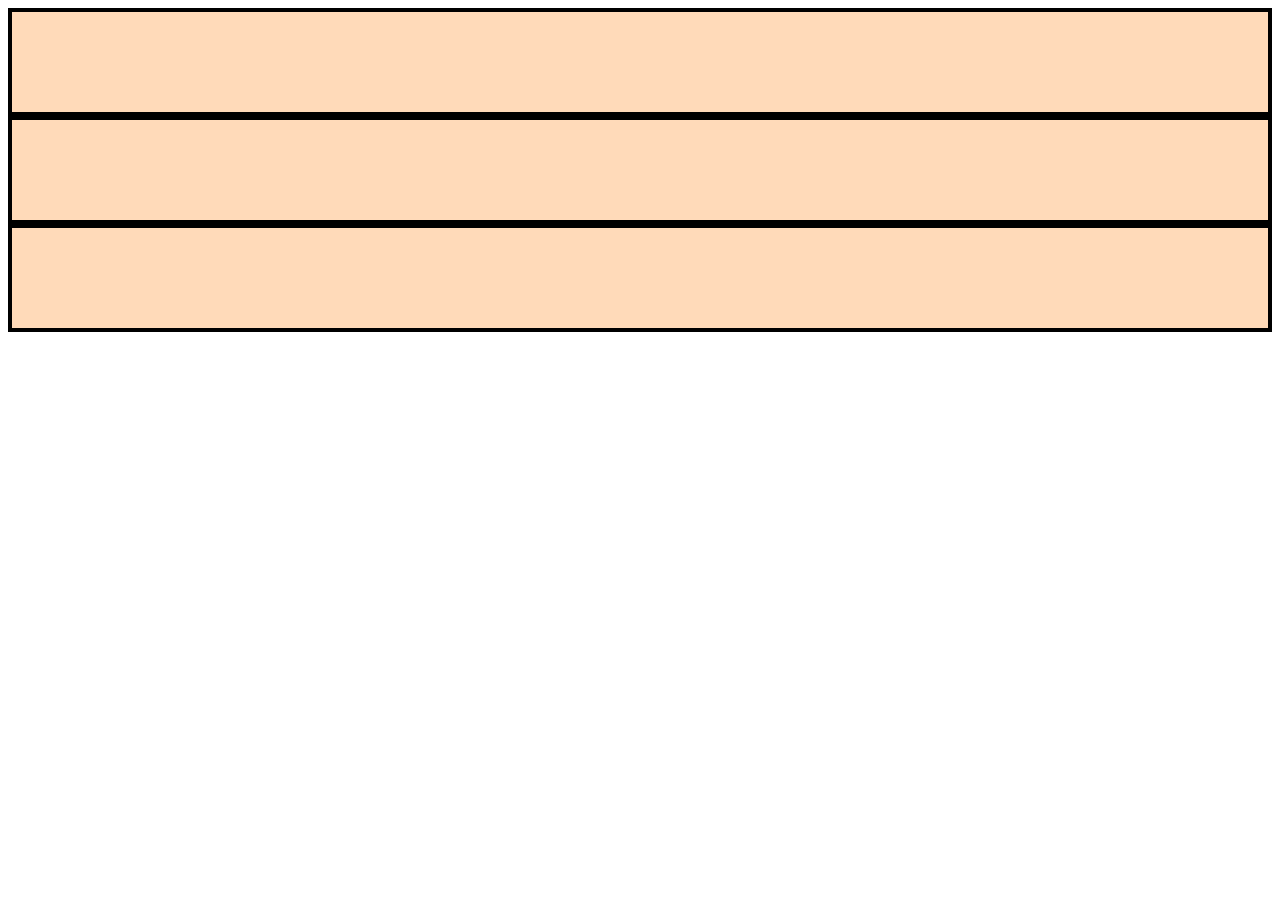
==== js/odinProject/flexbox/index.html @ 0689a508 "flexbox" ====
<!DOCTYPE html>
<html lang="en">
<head>
    <meta charset="UTF-8">
    <meta name="viewport" content="width=device-width, initial-scale=1.0">
    <title>FlexBox</title>
    <link rel="stylesheet" href="css/styles.css">
</head>
<body>
    <div class="flex-container">
        <div class="one">

        </div>
        <div class="one">

        </div>
        <div class="one">

        </div>
    </div>


</body>
<style 
</html>
---- js/odinProject/flexbox/css/styles.css ----
.flex-container {
    display: flex;
    flex-direction: column;
}

.flex-container div {
    background: peachpuff;
    border: 4px solid black;
    height: 100px;
    flex: 1 1 auto;
}
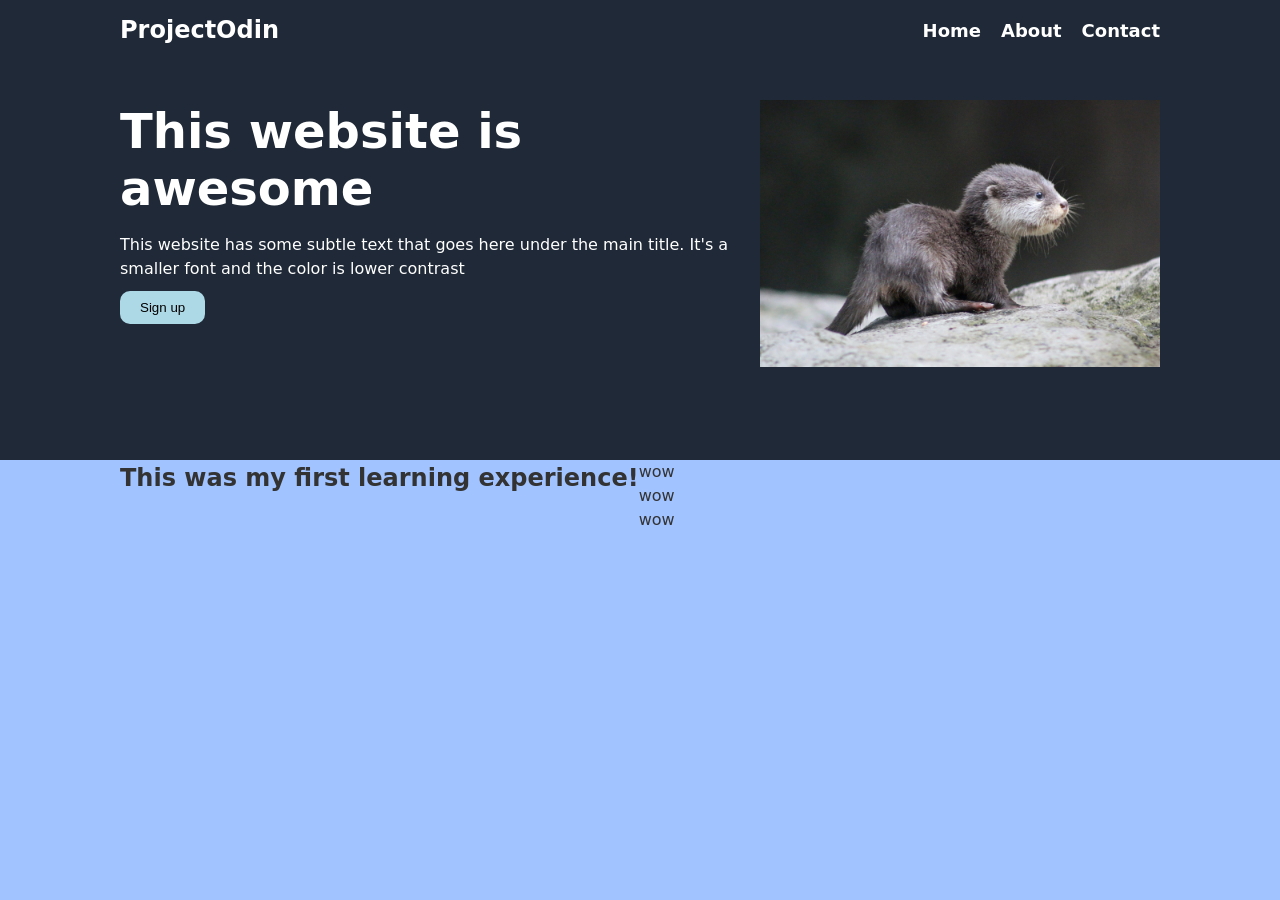
==== commit 571914d1: "today" ====
--- a/js/odinProject/flexbox/index.html
+++ b/js/odinProject/flexbox/index.html
@@ -7,19 +7,49 @@
     <link rel="stylesheet" href="css/styles.css">
 </head>
 <body>
-    <div class="flex-container">
-        <div class="one">
-
+    <nav class="navbar">
+        <div class="container">
+            <logo class="logo">ProjectOdin</logo>
+            <ul class="nav">
+                <li>
+                    <a href="#">Home</a>
+                </li>
+                <li>
+                    <a href="#">About</a>
+                </li>
+                <li>
+                    <a href="#">Contact</a>
+                </li>
+            </ul>
         </div>
-        <div class="one">
-
+    </nav>
+    <header class="header">
+        <div class="container">
+            <div>
+                <h1>This website is awesome</h1>
+                <p>This website has some subtle text that goes here under the main title. It's a smaller font and the color is lower contrast</p>
+                <button type="button" class="signUpButton">Sign up</button>
+            </div>
+            <img src="images/otter.jpg">
         </div>
-        <div class="one">
-
+    </header>
+    <section class="boxes">
+        <div class="container">
+            <h2>This was my first learning experience!</h2>
+            <div class="boxholder">
+                <div class="box">
+                    wow
+                </div>
+                <div class="box">
+                    wow
+                </div>
+                <div class="box">
+                    wow
+                </div>
+            </div>
         </div>
-    </div>
-
+    </section>
 
 </body>
-<style 
+
 </html>
--- a/js/odinProject/flexbox/css/styles.css
+++ b/js/odinProject/flexbox/css/styles.css
@@ -1,11 +1,116 @@
-.flex-container {
-    display: flex;
-    flex-direction: column;
+* {
+    box-sizing: border-box;
+    margin: 0;
+    padding: 0;
 }
 
-.flex-container div {
-    background: peachpuff;
-    border: 4px solid black;
-    height: 100px;
-    flex: 1 1 auto;
+body {
+    font-family: system-ui, -apple-system, BlinkMacSystemFont, 'Segoe UI', Roboto, Oxygen, Ubuntu, Cantarell, 'Open Sans', 'Helvetica Neue', sans-serif;
+    font-family: 16px;
+    line-height: 1.5;
+    color:#333;
+    background: #a1c3ff;
+}
+
+img {
+    max-width: 100%;
+}
+
+h1, h2 {
+    margin-bottom: 15px;
+}
+
+ul {
+    list-style-type: none;
+}
+
+.container {
+    max-width: 1100px;
+    margin: 0 auto;
+    padding: 0 30px;
+}
+
+
+.navbar {
+    background: #1F2937;
+    color: #fff;
+    height: 60px;
+}
+
+.navbar .logo {
+    font-size: x-large;
+    font-weight: bold;
+}
+
+.navbar a {
+    color: #fff;
+    text-decoration: none;
+    font-size: 18px;
+    font-weight: bold;
+}
+
+.navbar a:hover {
+    color:lightblue;
+}
+
+.navbar .container {
+    display: flex;
+    justify-content: space-between;
+    align-items: center;
+    height: 100%;
+}
+
+.navbar ul {
+    display: flex;
+}
+
+.navbar ul li {
+    margin-left: 20px;
+}
+
+.header {
+    background-color: #1F2937;
+    color: #fff;
+    min-height: 400px;
+}
+
+.header h1 {
+    font-size: 3rem;
+    font-weight: bold;
+    line-height: 1.2;
+}
+
+.header img {
+    max-width: 400px;
+    margin-top: 40px;
+}
+
+.header .container {
+    display: flex;
+    align-items: center;
+    justify-content: space-between;
+}
+
+.header button {
+    margin-top: 10px;
+    background-color: lightblue;
+    border-radius: 10px;
+    padding: 0 20px;
+    line-height: 2.5;
+    border: 0;
+}
+
+.header button:hover {
+  background-color: white;
+}
+
+.header button:active {
+    box-shadow:
+    inset -2px -2px 3px rgb(255 255 255 / 0.6),
+    inset 2px 2px 3px rgb(0 0 0 / 0.6);
+}
+
+.boxes .container {
+    display: flex;
+    flex-direction: row;
 }
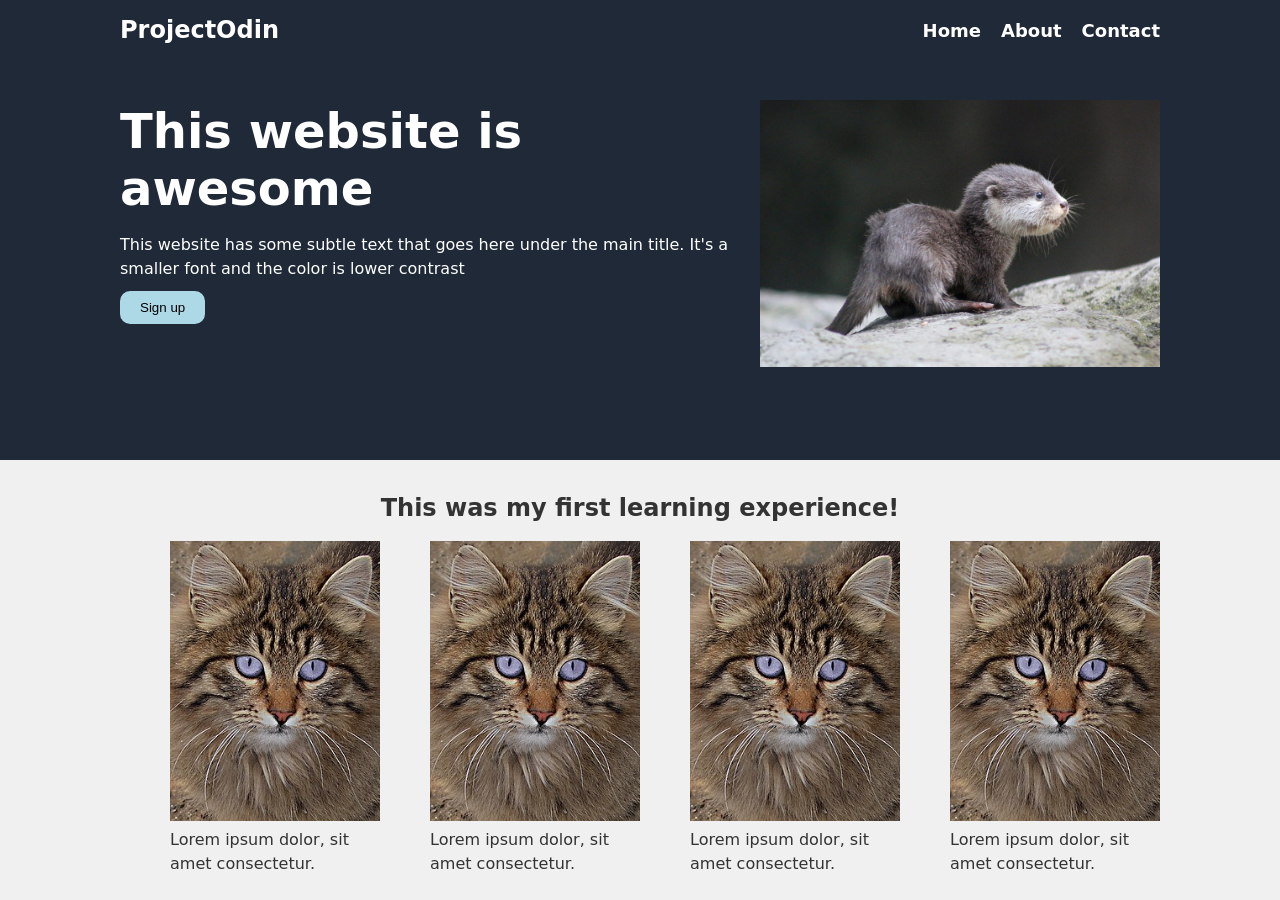
==== commit f2b777be: "Section boxes" ====
--- a/js/odinProject/flexbox/index.html
+++ b/js/odinProject/flexbox/index.html
@@ -36,17 +36,38 @@
     <section class="boxes">
         <div class="container">
             <h2>This was my first learning experience!</h2>
-            <div class="boxholder">
-                <div class="box">
-                    wow
-                </div>
-                <div class="box">
-                    wow
-                </div>
-                <div class="box">
-                    wow
-                </div>
-            </div>
+            <ul class="box-list">
+                <li>
+                    <div class="box">
+                        <img src="images/cat.jpg">
+                        Lorem ipsum dolor, sit amet consectetur.
+                    </div>
+                </li>
+                <li>
+                    <div class="box">
+                        <img src="images/cat.jpg">
+                        Lorem ipsum dolor, sit amet consectetur.
+                    </div>
+                </li>
+                <li>
+                    <div class="box">
+                        <img src="images/cat.jpg">
+                        Lorem ipsum dolor, sit amet consectetur.
+                    </div>
+                </li>
+                <li>
+                    <div class="box">
+                        <img src="images/cat.jpg">
+                        Lorem ipsum dolor, sit amet consectetur.
+                    </div>
+                </li>
+            </ul>
+        </div>
+    </section>
+
+    <section class="quote">
+        <div class="container">
+            
         </div>
     </section>
 
--- a/js/odinProject/flexbox/css/styles.css
+++ b/js/odinProject/flexbox/css/styles.css
@@ -9,7 +9,7 @@
     font-family: 16px;
     line-height: 1.5;
     color:#333;
-    background: #a1c3ff;
+    background: #f0f0f0;
 }
 
 img {
@@ -111,6 +111,17 @@
 }
 
 .boxes .container {
+    margin-top: 30px;
     display: flex;
-    flex-direction: row;
+    flex-direction: column;
+    align-items: center;
+    height: 100%;
+}
+
+.boxes ul {
+    display: flex;
+}
+
+.boxes ul li {
+    margin-left: 50px;
 }
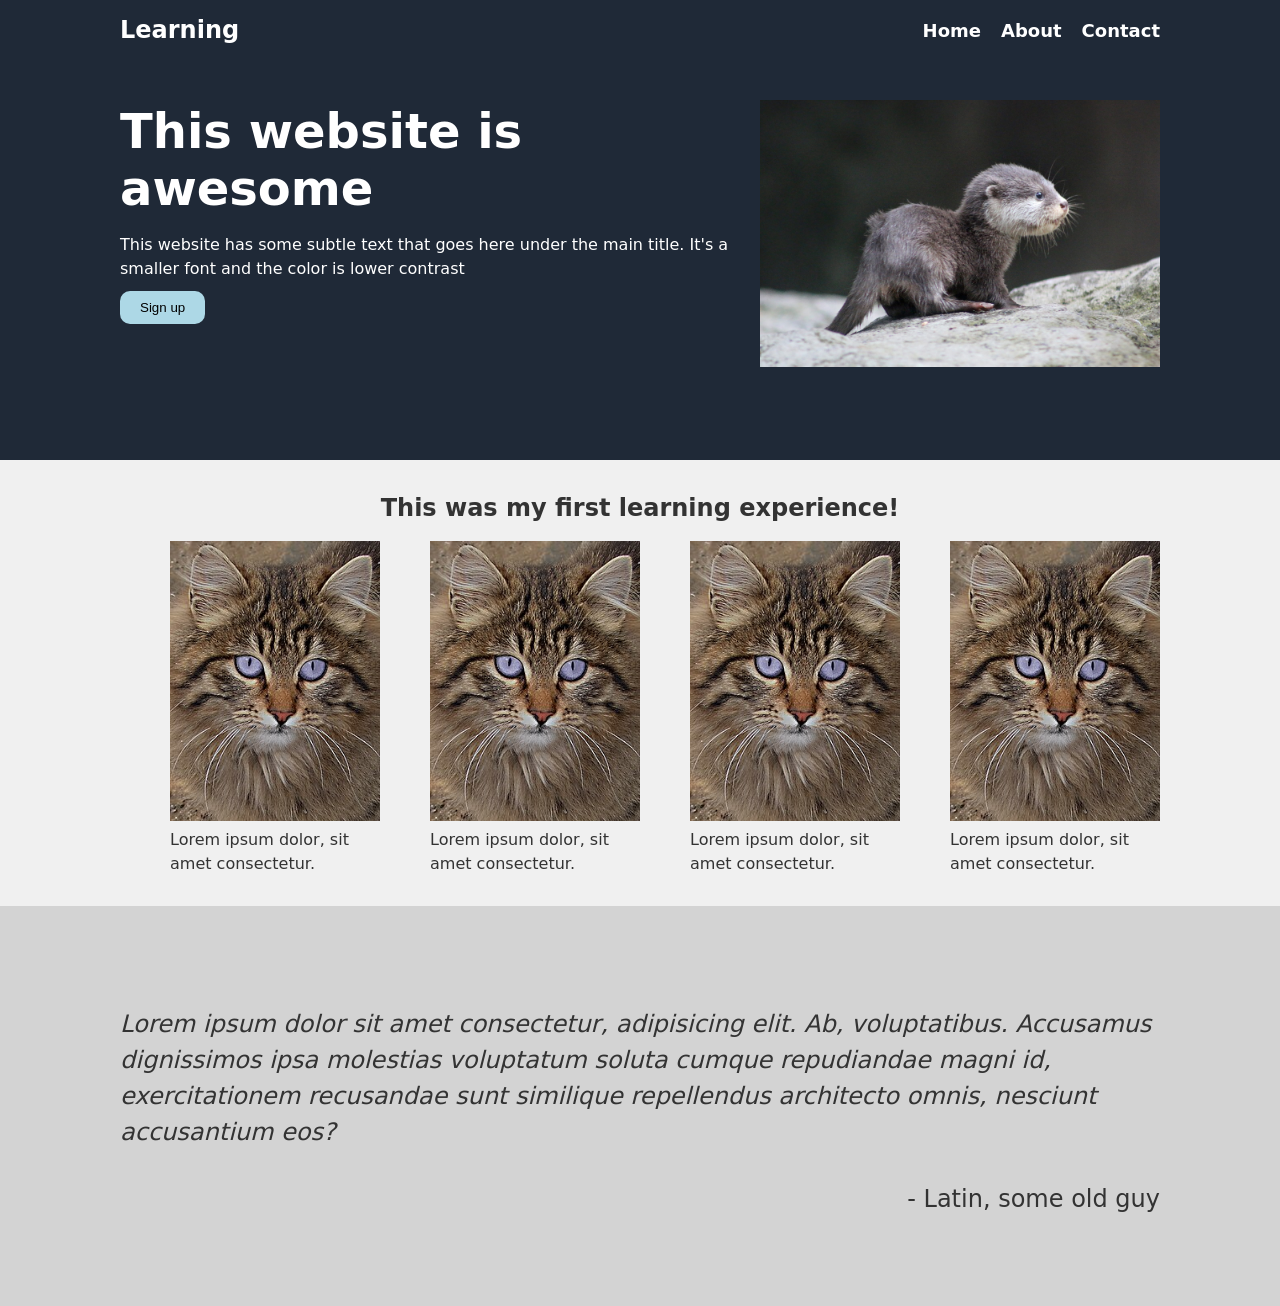
==== commit 76be3518: "Feature: new quote on index.html" ====
--- a/js/odinProject/flexbox/index.html
+++ b/js/odinProject/flexbox/index.html
@@ -9,7 +9,7 @@
 <body>
     <nav class="navbar">
         <div class="container">
-            <logo class="logo">ProjectOdin</logo>
+            <logo class="logo">Learning</logo>
             <ul class="nav">
                 <li>
                     <a href="#">Home</a>
@@ -67,7 +67,12 @@
 
     <section class="quote">
         <div class="container">
-            
+            <h1>
+                Lorem ipsum dolor sit amet consectetur, adipisicing elit. Ab, voluptatibus. Accusamus dignissimos ipsa molestias voluptatum soluta cumque repudiandae magni id, exercitationem recusandae sunt similique repellendus architecto omnis, nesciunt accusantium eos?
+            </h1>
+            <p class="attribution">
+                - Latin, some old guy 
+            </p>
         </div>
     </section>
 
--- a/js/odinProject/flexbox/css/styles.css
+++ b/js/odinProject/flexbox/css/styles.css
@@ -112,6 +112,7 @@
 
 .boxes .container {
     margin-top: 30px;
+    margin-bottom: 30px;
     display: flex;
     flex-direction: column;
     align-items: center;
@@ -124,4 +125,29 @@
 
 .boxes ul li {
     margin-left: 50px;
+}
+
+.quote {
+    background-color: #d3d3d3;
+    min-height: 400px;
+}
+
+.quote .container {
+    display: flex;
+    flex-direction: column;
+   
+}
+
+.quote h1 {
+    margin-top: 100px;
+    font-weight: 300;
+    font-style: italic;
+}
+
+.quote .attribution {
+    align-self: flex-end;  
+    margin-top: 1rem;
+    font-size: 24px;
+    font-weight: 500;
+    font-style: normal;
 }
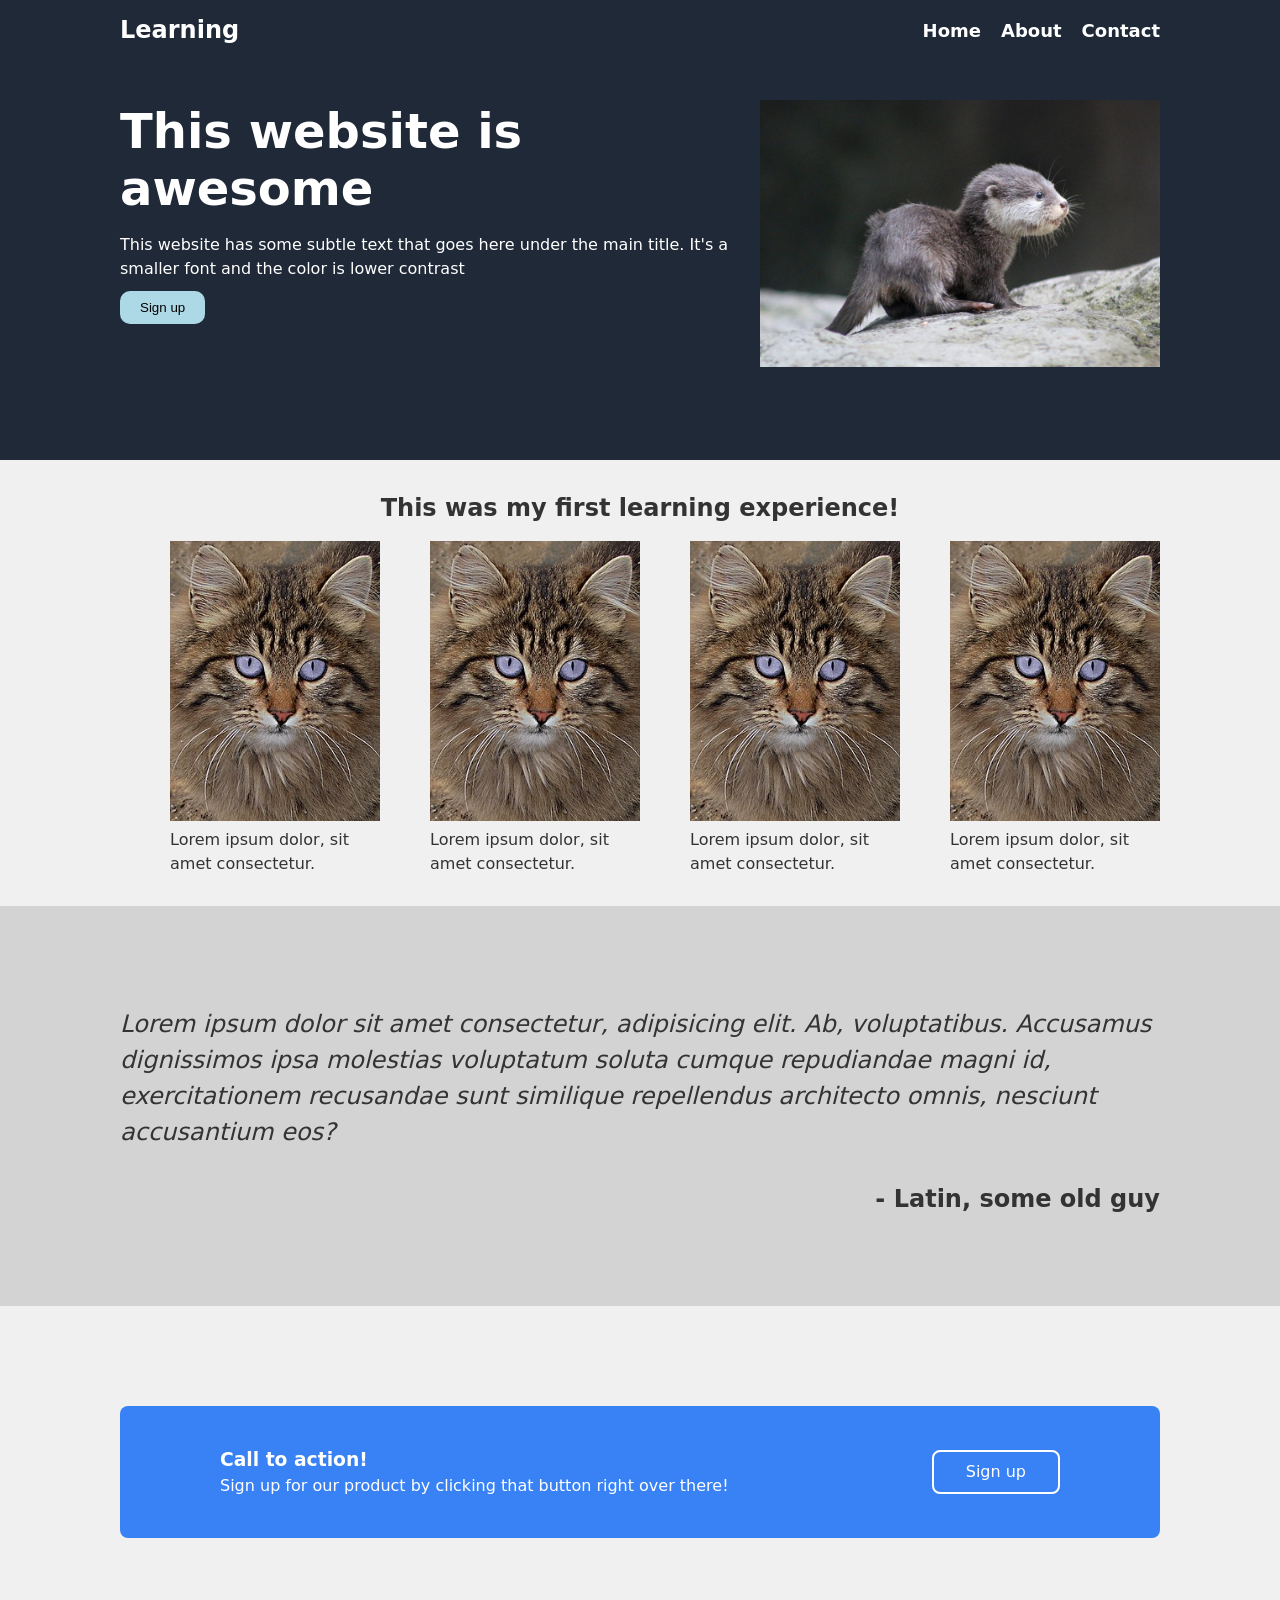
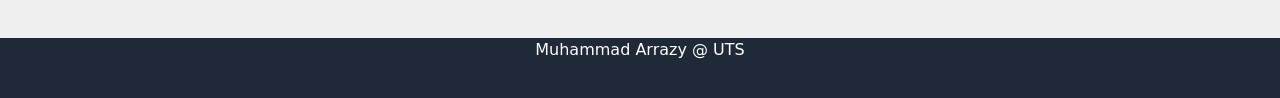
==== commit a4106832: "Project Final: FlexBox tutorial" ====
--- a/js/odinProject/flexbox/index.html
+++ b/js/odinProject/flexbox/index.html
@@ -76,6 +76,23 @@
         </div>
     </section>
 
+    <section class="signUp">
+        <div class="container">
+            <div class="signupbox">
+                <div class="signuptext">
+                    <h3>Call to action!</h3>
+                    <p>Sign up for our product by clicking that button right over there!</p>
+                </div>
+                <a href="#" class="signup-btn">Sign up</a>
+            </div>
+        </div>
+    </section>
+
+    <footer class="footer">
+        <div class="container">
+            <p>Muhammad Arrazy @ UTS</p>
+        </div>
+    </footer>
 </body>
 
 </html>
--- a/js/odinProject/flexbox/css/styles.css
+++ b/js/odinProject/flexbox/css/styles.css
@@ -150,4 +150,58 @@
     font-size: 24px;
     font-weight: 500;
     font-style: normal;
+    font-weight: bold;
+}
+
+.signUp {
+    padding: 100px 0;
+}
+
+.signupbox {
+    display: flex;
+    justify-content: space-between;
+    align-items: center;
+    gap: 2rem;
+
+    background-color: #3882f6;
+    border-radius: 8px;
+    padding: 40px 100px;
+    color: #fff;
+}
+
+.signup-text h3 {
+    margin: 0 0 4px;
+    font-size: 1.1rem;
+}
+
+.signup-text p {
+    margin: 0;
+    font-size: 0.95rem;
+}
+
+.signup-btn {
+    flex-shrink: 0;
+
+    border: 2px solid #fff;
+    border-radius: 8px;
+    padding: 8px 32px;
+    color: #fff;
+    text-decoration: none;
+    background: transparent;
+}
+
+.footer {
+    background: #1F2937;
+    color: #fff;
+    height: 60px;
+}
+
+.footer .container {
+    display: flex;
+    justify-content: center;
+    height: 100%;
+}
+
+.footer p {
+    text-align: center;
 }
